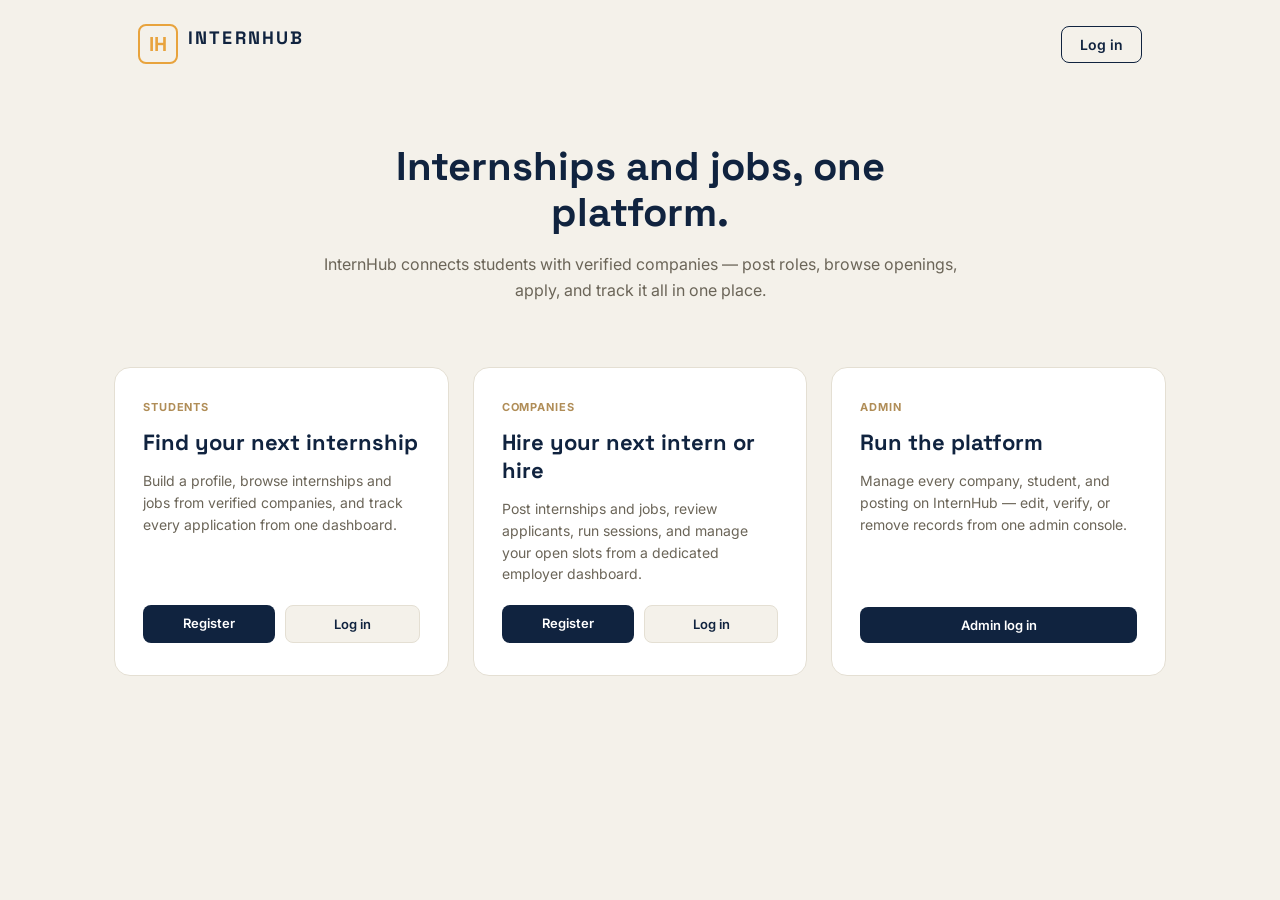
==== internhubProject/index.html @ 7427dff0 "Add files via upload" ====
<!DOCTYPE html>
<html lang="en">
<head>
  <meta charset="UTF-8">
  <title>InternHub — Internships &amp; jobs, one platform</title>
  <meta name="viewport" content="width=device-width, initial-scale=1.0">
  <link rel="preconnect" href="https://fonts.googleapis.com">
  <link href="https://fonts.googleapis.com/css2?family=Inter:wght@400;500;600&family=Space+Grotesk:wght@500;600;700&display=swap" rel="stylesheet">
  <link rel="stylesheet" href="style.css">
  <style>
    body.home { display:block; min-height:100vh; background:#F4F1EA; }
    .home-nav {
      display:flex; align-items:center; justify-content:space-between;
      padding:24px 48px; max-width:1100px; margin:0 auto;
    }
    .home-nav .logo-mark { width:40px; height:40px; }
    .home-nav .brand-name { font-family:'Space Grotesk', sans-serif; font-weight:700; font-size:18px; color:#10233F; }
    .home-nav a.nav-login {
      font-size:14px; font-weight:600; color:#10233F; text-decoration:none;
      padding:9px 18px; border:1px solid #10233F; border-radius:8px;
    }
    .home-hero { text-align:center; padding:56px 24px 24px; max-width:720px; margin:0 auto; }
    .home-hero h1 {
      font-family:'Space Grotesk', sans-serif; font-size:40px; line-height:1.15;
      color:#10233F; margin:0 0 16px;
    }
    .home-hero p { color:#6B6558; font-size:16px; line-height:1.6; }
    .home-cards {
      display:grid; grid-template-columns:repeat(3, 1fr); gap:24px;
      max-width:1100px; margin:40px auto 80px; padding:0 24px;
    }
    @media (max-width: 860px) { .home-cards { grid-template-columns:1fr; } }
    .home-card {
      background:#fff; border:1px solid #E4DFD3; border-radius:16px;
      padding:32px 28px; display:flex; flex-direction:column; gap:14px;
    }
    .home-card .tag {
      font-size:11px; font-weight:700; letter-spacing:.08em; text-transform:uppercase;
      color:#B08D57;
    }
    .home-card h2 { font-family:'Space Grotesk', sans-serif; font-size:22px; color:#10233F; margin:0; }
    .home-card p { color:#6B6558; font-size:14px; line-height:1.55; flex-grow:1; }
    .home-card .actions { display:flex; gap:10px; margin-top:6px; }
    .home-card .actions a {
      flex:1; text-align:center; padding:10px 12px; border-radius:8px;
      font-size:13px; font-weight:600; text-decoration:none;
    }
    .home-card .actions a.primary { background:#10233F; color:#fff; }
    .home-card .actions a.secondary { background:#F4F1EA; color:#10233F; border:1px solid #E4DFD3; }
  </style>
</head>
<body class="home">

  <div class="home-nav">
    <div style="display:flex;align-items:center;gap:10px;">
      <div class="logo-mark">IH</div>
      <div class="brand-name">InternHub</div>
    </div>
    <a class="nav-login" href="login.php">Log in</a>
  </div>

  <div class="home-hero">
    <h1>Internships and jobs, one platform.</h1>
    <p>InternHub connects students with verified companies — post roles, browse openings, apply, and track it all in one place.</p>
  </div>

  <div class="home-cards">
    <div class="home-card">
      <div class="tag">Students</div>
      <h2>Find your next internship</h2>
      <p>Build a profile, browse internships and jobs from verified companies, and track every application from one dashboard.</p>
      <div class="actions">
        <a class="primary" href="student-register.php">Register</a>
        <a class="secondary" href="login.php?role=student">Log in</a>
      </div>
    </div>

    <div class="home-card">
      <div class="tag">Companies</div>
      <h2>Hire your next intern or hire</h2>
      <p>Post internships and jobs, review applicants, run sessions, and manage your open slots from a dedicated employer dashboard.</p>
      <div class="actions">
        <a class="primary" href="company-register.html">Register</a>
        <a class="secondary" href="login.php?role=company">Log in</a>
      </div>
    </div>

    <div class="home-card">
      <div class="tag">Admin</div>
      <h2>Run the platform</h2>
      <p>Manage every company, student, and posting on InternHub — edit, verify, or remove records from one admin console.</p>
      <div class="actions">
        <a class="primary" href="login.php?role=admin" style="flex:none;width:100%;">Admin log in</a>
      </div>
    </div>
  </div>

</body>
</html>
---- internhubProject/style.css ----
:root {
  --navy:#10233F;
  --navy-deep:#0A1730;
  --paper:#F6F4EF;
  --amber:#E8A33D;
  --amber-dim:#C9862A;
  --line:#D8D2C4;
  --ink:#1A1A1A;
  --muted:#6B6558;
  --card:#FFFFFF;
  --success:#1E7B4D;
  --success-bg:#E7F5EC;
  --error:#B3261E;
  --error-bg:#FBEAEA;
}

* { box-sizing:border-box; margin:0; padding:0; }

body {
  font-family:'Inter',sans-serif;
  background:var(--paper);
  color:var(--ink);
  min-height:100vh;
  display:flex;
}

.brand-panel {
  flex:0 0 38%;
  background:var(--navy);
  color:var(--paper);
  position:relative;
  padding:56px 48px;
  display:flex;
  flex-direction:column;
  justify-content:space-between;
  overflow:hidden;
}
.brand-panel::before {
  content:"";
  position:absolute;
  inset:0;
  background-image:repeating-linear-gradient(180deg, rgba(246,244,239,0.05) 0px, rgba(246,244,239,0.05) 1px, transparent 1px, transparent 40px);
  pointer-events:none;
}
.brand-top { position:relative; z-index:1; }
.brand-row {
  display:flex;
  align-items:flex-start;
  justify-content:space-between;
  margin-bottom:28px;
}
.logo-mark {
  width:52px; height:52px;
  border:2px solid var(--amber);
  border-radius:8px;
  display:flex; align-items:center; justify-content:center;
  font-family:'Space Grotesk',sans-serif;
  font-weight:700; font-size:20px;
  color:var(--amber);
  flex-shrink:0;
}
.registry-stamp {
  width:78px; height:78px;
  border:1.5px solid rgba(232,163,61,0.55);
  border-radius:50%;
  display:flex; align-items:center; justify-content:center;
  text-align:center;
  transform:rotate(-11deg);
  flex-shrink:0;
}
.registry-stamp span {
  font-family:'Space Grotesk',sans-serif;
  font-size:10.5px;
  font-weight:600;
  letter-spacing:0.06em;
  text-transform:uppercase;
  color:rgba(232,163,61,0.85);
  line-height:1.4;
}
.brand-name {
  font-family:'Space Grotesk',sans-serif;
  font-size:14px;
  letter-spacing:0.12em;
  text-transform:uppercase;
  color:var(--amber);
  margin-bottom:14px;
}
.brand-headline {
  font-family:'Space Grotesk',sans-serif;
  font-size:34px;
  font-weight:600;
  line-height:1.2;
  max-width:380px;
  margin-bottom:18px;
}
.brand-sub {
  font-size:15px;
  color:rgba(246,244,239,0.72);
  max-width:340px;
  line-height:1.6;
}
.ledger-list {
  list-style:none;
  display:flex;
  flex-direction:column;
  gap:16px;
  margin-top:36px;
  position:relative;
  z-index:1;
}
.ledger-list li {
  display:flex;
  gap:14px;
  align-items:flex-start;
  font-size:13.5px;
  line-height:1.5;
  color:rgba(246,244,239,0.85);
}
.ledger-num {
  font-family:'Space Grotesk',sans-serif;
  color:var(--amber);
  font-weight:600;
  font-size:13.5px;
  flex-shrink:0;
  width:22px;
}
.brand-foot {
  position:relative;
  z-index:1;
  font-size:13px;
  color:rgba(246,244,239,0.6);
  border-top:1px solid rgba(246,244,239,0.15);
  padding-top:20px;
}
.brand-foot a {
  color:var(--amber);
  font-weight:600;
  text-decoration:none;
  border-bottom:1px solid rgba(232,163,61,0.5);
}

.form-panel {
  flex:1;
  display:flex;
  align-items:flex-start;
  justify-content:center;
  padding:56px 40px;
  overflow-y:auto;
}
.form-wrap { width:100%; max-width:560px; }
.form-eyebrow {
  font-family:'Space Grotesk',sans-serif;
  font-size:13px;
  letter-spacing:0.1em;
  text-transform:uppercase;
  color:var(--amber-dim);
  margin-bottom:8px;
}
.form-title {
  font-family:'Space Grotesk',sans-serif;
  font-size:28px;
  font-weight:600;
  margin-bottom:8px;
}
.form-desc {
  font-size:14.5px;
  color:var(--muted);
  margin-bottom:28px;
}

.section { margin-bottom:8px; }
.section-head {
  display:flex;
  align-items:baseline;
  gap:10px;
  margin:32px 0 16px;
  padding-top:20px;
  border-top:1px solid var(--line);
}
.section:first-of-type .section-head { border-top:none; padding-top:0; margin-top:8px; }
.section-num {
  font-family:'Space Grotesk',sans-serif;
  font-size:13px;
  font-weight:600;
  color:var(--amber-dim);
  letter-spacing:0.04em;
}
.section-head h3 {
  font-family:'Space Grotesk',sans-serif;
  font-size:16px;
  font-weight:600;
  color:var(--navy);
}

.form-status {
  padding:12px 16px;
  border-radius:8px;
  font-size:14px;
  margin-bottom:20px;
}
.form-status.success { background:var(--success-bg); color:var(--success); border:1px solid var(--success); }
.form-status.error { background:var(--error-bg); color:var(--error); border:1px solid var(--error); }

.logo-upload {
  display:flex;
  align-items:center;
  gap:16px;
  margin-bottom:8px;
  padding:16px;
  background:var(--card);
  border:1px solid var(--line);
  border-radius:10px;
}
.logo-box {
  width:56px; height:56px;
  border:1.5px dashed #B8B0A0;
  border-radius:8px;
  display:flex; align-items:center; justify-content:center;
  font-family:'Space Grotesk',sans-serif;
  font-size:12.5px;
  font-weight:600;
  color:var(--muted);
  flex-shrink:0;
  cursor:pointer;
  background:var(--paper);
  overflow:hidden;
}
.logo-box img { width:100%; height:100%; object-fit:cover; }
.logo-upload-text .t1 { font-size:14px; font-weight:600; margin-bottom:3px; color:var(--ink); }
.logo-upload-text .t2 { font-size:12.5px; color:var(--muted); }

.field-row { display:flex; gap:16px; }
.field { margin-bottom:18px; flex:1; }
label {
  display:block;
  font-size:13px;
  font-weight:600;
  margin-bottom:7px;
  color:var(--navy);
}
input, textarea, select {
  width:100%;
  padding:12px 14px;
  font-family:'Inter',sans-serif;
  font-size:14.5px;
  border:1px solid var(--line);
  border-radius:8px;
  background:var(--card);
  color:var(--ink);
  outline:none;
  transition:border-color .15s ease, box-shadow .15s ease;
}
input:focus, textarea:focus, select:focus {
  border-color:var(--amber-dim);
  box-shadow:0 0 0 3px rgba(232,163,61,0.18);
}
textarea { resize:vertical; min-height:88px; }
.hint { font-size:12px; color:var(--muted); margin-top:8px; }

.pass-error {
  font-size:13px;
  color:var(--error);
  margin:-10px 0 16px;
}

.otp-row {
  display:flex;
  gap:10px;
  align-items:stretch;
}
.otp-row input { flex:1; }
.otp-btn {
  flex-shrink:0;
  padding:0 18px;
  background:var(--amber);
  color:var(--navy-deep);
  border:none;
  border-radius:8px;
  font-weight:600;
  font-size:13.5px;
  cursor:pointer;
  white-space:nowrap;
}
.otp-btn:hover { background:var(--amber-dim); }
.otp-btn:disabled { opacity:0.6; cursor:not-allowed; }

.terms-row {
  display:flex;
  align-items:center;
  gap:10px;
  margin:6px 0 24px;
}
.terms-row input[type="checkbox"] { width:auto; margin:0; }
.terms-row label.terms-label { margin:0; font-weight:400; color:var(--muted); }

.submit-btn {
  width:100%;
  padding:15px;
  margin-top:6px;
  background:var(--navy);
  color:var(--paper);
  border:none;
  border-radius:8px;
  font-family:'Space Grotesk',sans-serif;
  font-size:15px;
  font-weight:600;
  letter-spacing:0.02em;
  cursor:pointer;
  transition:background .15s ease;
}
.submit-btn:hover { background:var(--navy-deep); }
.submit-btn:disabled { opacity:0.7; cursor:not-allowed; }

@media (max-width:900px) {
  body { flex-direction:column; }
  .brand-panel { flex:none; padding:36px 28px; }
  .brand-headline { font-size:27px; }
  .ledger-list { margin-top:24px; }
  .form-panel { padding:36px 24px; }
}
@media (max-width:520px) {
  .field-row { flex-direction:column; gap:0; }
  .brand-row { flex-direction:column; gap:16px; }
}
.login-forgot{
  display:block; text-align:right; font-size:12.5px;
  margin-top:-8px; margin-bottom:16px; color:#6B6558;
}
.login-forgot a{ color:#10233F; text-decoration:none; border-bottom:1px solid #d8d2c4; }
.login-forgot a:hover{ border-color:#10233F; }
.captcha-box{
    display:flex;
    align-items:center;
    gap:15px;
    margin:10px 0;
}

#captchaImage{
    width:180px;
    height:55px;
    border:1px solid #ccc;
    border-radius:6px;
}

#refreshCaptcha{
    padding:10px 16px;
    background:#f5a623;
    color:#fff;
    border:none;
    border-radius:6px;
    cursor:pointer;
}

#refreshCaptcha:hover{
    background:#e59400;
}
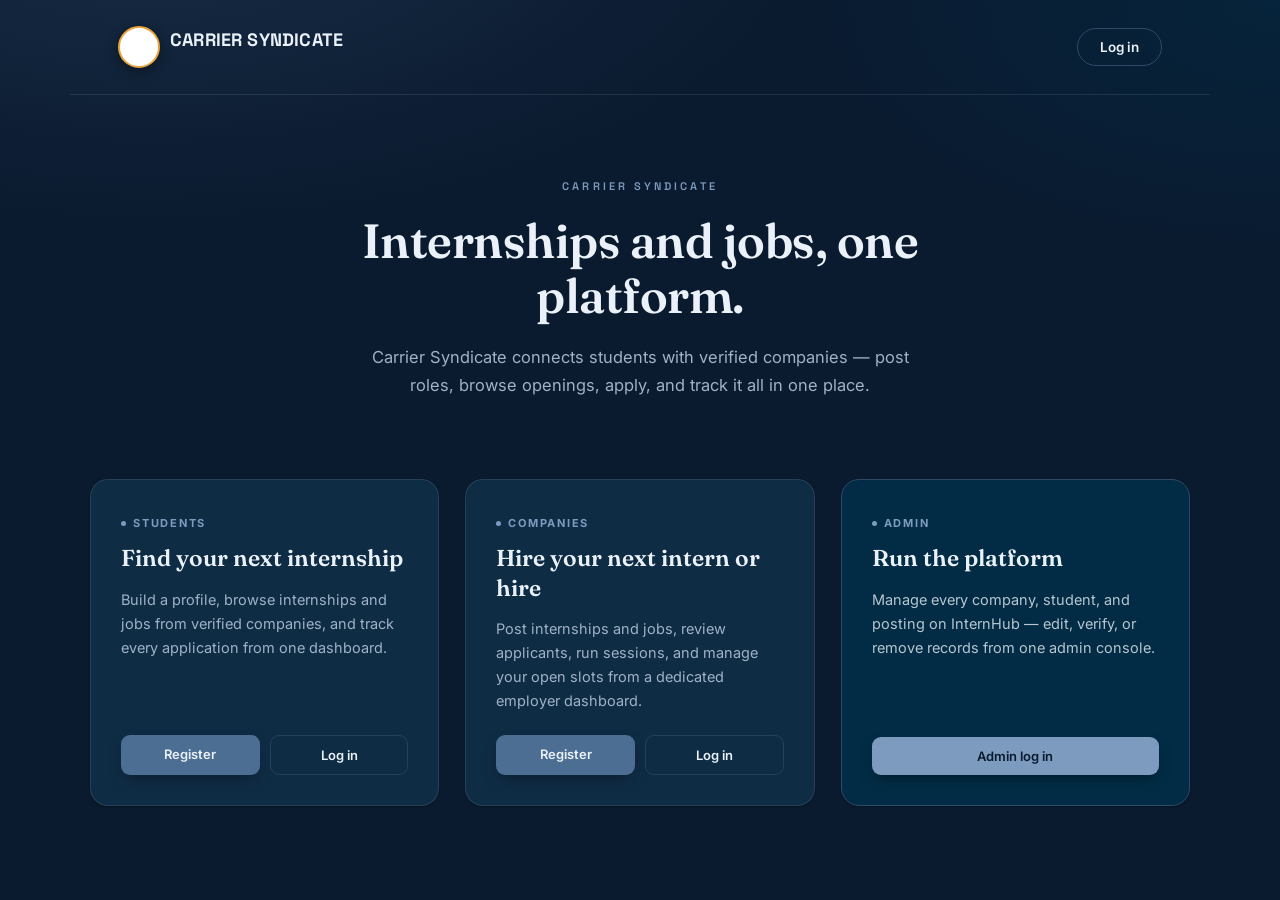
==== commit 14bfff3e: "Revise branding and enhance layout styles Updated branding from 'InternHub' to 'Carrier Syndicate' a" ====
--- a/internhubProject/index.html
+++ b/internhubProject/index.html
@@ -8,60 +8,262 @@
   <link href="https://fonts.googleapis.com/css2?family=Inter:wght@400;500;600&family=Space+Grotesk:wght@500;600;700&display=swap" rel="stylesheet">
   <link rel="stylesheet" href="style.css">
   <style>
-    body.home { display:block; min-height:100vh; background:#F4F1EA; }
+    @import url('https://fonts.googleapis.com/css2?family=Fraunces:opsz,wght@9..144,500;9..144,600;9..144,700&display=swap');
+
+    :root {
+      --bg: #0A1A2F;
+      --surface: #0F2C45;
+      --surface-alt: #022C45;
+      --accent: #2F4A67;
+      --accent-bright: #4C6E93;
+      --accent-light: #7C9BBE;
+      --text: #EAF1F8;
+      --muted: #9FB2C7;
+      --line: rgba(234,241,248,0.10);
+    }
+
+    * { box-sizing: border-box; }
+
+    body.home {
+      display: block;
+      min-height: 100vh;
+      width: 100%;
+      overflow-x: hidden;
+      background:
+        radial-gradient(1100px 520px at 12% -10%, rgba(76,110,147,0.22), transparent 60%),
+        radial-gradient(900px 480px at 100% 0%, rgba(2,44,69,0.55), transparent 55%),
+        var(--bg);
+      position: relative;
+    }
+
+    /* ---------- NAV ---------- */
     .home-nav {
-      display:flex; align-items:center; justify-content:space-between;
-      padding:24px 48px; max-width:1100px; margin:0 auto;
-    }
-    .home-nav .logo-mark { width:40px; height:40px; }
-    .home-nav .brand-name { font-family:'Space Grotesk', sans-serif; font-weight:700; font-size:18px; color:#10233F; }
+      display: flex; align-items: center; justify-content: space-between;
+      flex-wrap: wrap;
+      gap: 14px;
+      padding: clamp(16px, 3.5vw, 26px) clamp(20px, 6vw, 48px);
+      max-width: 1140px; margin: 0 auto;
+      border-bottom: 1px solid var(--line);
+    }
+    .home-nav .logo-mark {
+      width: 42px; height: 42px;
+      flex-shrink: 0;
+      border-radius: 50%;
+      /* hide the "IH" text that's in the HTML */
+      font-size: 0;
+      color: transparent;
+      text-indent: -9999px;
+      overflow: hidden;
+      background-color: #FFFFFF;
+      background-image: url('logo_internship.jpeg');
+      background-repeat: no-repeat;
+      /* crops the square jpeg down to just the circular briefcase badge */
+      background-size: 150% auto;
+      background-position: 45% 5%;
+      box-shadow: 0 3px 12px rgba(0,0,0,0.4);
+    }
+    .home-nav .brand-name {
+      /* hides the "InternHub" text node in the HTML */
+      font-size: 0;
+      color: transparent;
+      line-height: 1;
+      white-space: nowrap;
+    }
+    .home-nav .brand-name::after {
+      content: "Carrier Syndicate";
+      display: block;
+      font-family: 'Space Grotesk', sans-serif;
+      font-weight: 700;
+      font-size: 18px;
+      letter-spacing: .01em;
+      color: var(--text);
+    }
     .home-nav a.nav-login {
-      font-size:14px; font-weight:600; color:#10233F; text-decoration:none;
-      padding:9px 18px; border:1px solid #10233F; border-radius:8px;
-    }
-    .home-hero { text-align:center; padding:56px 24px 24px; max-width:720px; margin:0 auto; }
+      font-size: 13.5px; font-weight: 600; color: var(--text);
+      text-decoration: none;
+      padding: 10px 22px;
+      border: 1px solid var(--accent);
+      border-radius: 999px;
+      transition: background .2s ease, border-color .2s ease, box-shadow .2s ease;
+      white-space: nowrap;
+    }
+    .home-nav a.nav-login:hover {
+      background: var(--accent);
+      border-color: var(--accent-bright);
+      box-shadow: 0 4px 14px rgba(0,0,0,0.3);
+    }
+
+    /* ---------- HERO ---------- */
+    .home-hero {
+      text-align: center;
+      padding: clamp(48px, 9vw, 84px) 20px 24px;
+      max-width: 740px;
+      margin: 0 auto;
+      position: relative;
+    }
+    .home-hero::before {
+      content: "Carrier Syndicate";
+      display: block;
+      font-family: 'Space Grotesk', sans-serif;
+      font-size: 11px;
+      font-weight: 600;
+      letter-spacing: .28em;
+      text-transform: uppercase;
+      color: var(--accent-light);
+      margin-bottom: 20px;
+    }
     .home-hero h1 {
-      font-family:'Space Grotesk', sans-serif; font-size:40px; line-height:1.15;
-      color:#10233F; margin:0 0 16px;
-    }
-    .home-hero p { color:#6B6558; font-size:16px; line-height:1.6; }
+      font-family: 'Fraunces', serif;
+      font-weight: 600;
+      font-optical-sizing: auto;
+      font-size: clamp(30px, 6vw, 48px);
+      line-height: 1.15;
+      letter-spacing: -0.01em;
+      color: var(--text);
+      margin: 0 0 20px;
+    }
+    .home-hero p {
+      color: var(--muted);
+      font-size: clamp(14.5px, 2.4vw, 16.5px);
+      line-height: 1.7;
+      max-width: 560px;
+      margin: 0 auto;
+    }
+
+    /* ---------- CARDS ---------- */
     .home-cards {
-      display:grid; grid-template-columns:repeat(3, 1fr); gap:24px;
-      max-width:1100px; margin:40px auto 80px; padding:0 24px;
-    }
-    @media (max-width: 860px) { .home-cards { grid-template-columns:1fr; } }
+      display: grid; grid-template-columns: repeat(3, 1fr);
+      gap: clamp(16px, 3vw, 26px);
+      max-width: 1140px;
+      margin: clamp(36px, 7vw, 56px) auto clamp(56px, 10vw, 90px);
+      padding: 0 20px;
+    }
+    @media (max-width: 860px) { .home-cards { grid-template-columns: 1fr; max-width: 520px; } }
+
     .home-card {
-      background:#fff; border:1px solid #E4DFD3; border-radius:16px;
-      padding:32px 28px; display:flex; flex-direction:column; gap:14px;
-    }
+      background: var(--surface);
+      border: 1px solid var(--line);
+      border-radius: 18px;
+      padding: clamp(26px, 4vw, 36px) clamp(22px, 4vw, 30px) 30px;
+      display: flex; flex-direction: column; gap: 14px;
+      position: relative;
+      overflow: hidden;
+      box-shadow: 0 1px 2px rgba(0,0,0,0.25);
+      transition: transform .28s ease, box-shadow .28s ease, border-color .28s ease;
+    }
+    .home-card::before {
+      content: "";
+      position: absolute; top: 0; left: 0; right: 0; height: 3px;
+      background: linear-gradient(90deg, var(--accent) 0%, var(--accent-light) 100%);
+      transform: scaleX(0);
+      transform-origin: left;
+      transition: transform .32s ease;
+    }
+    .home-card:hover {
+      transform: translateY(-5px);
+      box-shadow: 0 24px 40px -18px rgba(0,0,0,0.55);
+      border-color: var(--accent);
+    }
+    .home-card:hover::before { transform: scaleX(1); }
+
     .home-card .tag {
-      font-size:11px; font-weight:700; letter-spacing:.08em; text-transform:uppercase;
-      color:#B08D57;
-    }
-    .home-card h2 { font-family:'Space Grotesk', sans-serif; font-size:22px; color:#10233F; margin:0; }
-    .home-card p { color:#6B6558; font-size:14px; line-height:1.55; flex-grow:1; }
-    .home-card .actions { display:flex; gap:10px; margin-top:6px; }
+      font-size: 11px; font-weight: 700; letter-spacing: .16em; text-transform: uppercase;
+      color: var(--accent-light);
+      display: flex; align-items: center; gap: 7px;
+    }
+    .home-card .tag::before {
+      content: "";
+      width: 5px; height: 5px; border-radius: 50%;
+      background: var(--accent-light);
+      flex-shrink: 0;
+    }
+    .home-card h2 {
+      font-family: 'Fraunces', serif;
+      font-weight: 600;
+      font-size: 23px;
+      line-height: 1.28;
+      color: var(--text);
+      margin: 0;
+    }
+    .home-card p {
+      color: var(--muted);
+      font-size: 14.5px;
+      line-height: 1.65;
+      flex-grow: 1;
+    }
+    .home-card .actions { display: flex; flex-wrap: wrap; gap: 10px; margin-top: 8px; }
     .home-card .actions a {
-      flex:1; text-align:center; padding:10px 12px; border-radius:8px;
-      font-size:13px; font-weight:600; text-decoration:none;
-    }
-    .home-card .actions a.primary { background:#10233F; color:#fff; }
-    .home-card .actions a.secondary { background:#F4F1EA; color:#10233F; border:1px solid #E4DFD3; }
+      flex: 1 1 120px; text-align: center; padding: 11px 12px;
+      border-radius: 9px;
+      font-size: 13px; font-weight: 600;
+      text-decoration: none;
+      transition: transform .18s ease, box-shadow .18s ease, background .18s ease, opacity .18s ease;
+    }
+    .home-card .actions a.primary {
+      background: var(--accent-bright);
+      color: var(--text);
+      box-shadow: 0 6px 16px -6px rgba(0,0,0,0.5);
+    }
+    .home-card .actions a.primary:hover {
+      background: var(--accent-light);
+      color: var(--bg);
+      transform: translateY(-1px);
+      box-shadow: 0 10px 20px -6px rgba(0,0,0,0.55);
+    }
+    .home-card .actions a.secondary {
+      background: transparent;
+      color: var(--text);
+      border: 1px solid var(--line);
+    }
+    .home-card .actions a.secondary:hover {
+      background: var(--surface-alt);
+      border-color: var(--accent-bright);
+    }
+
+    /* Admin card gets a quiet distinction as the third, single-CTA option */
+    .home-cards .home-card:last-child {
+      background: var(--surface-alt);
+      border-color: var(--accent);
+    }
+    .home-cards .home-card:last-child .tag { color: var(--accent-light); }
+    .home-cards .home-card:last-child .tag::before { background: var(--accent-light); }
+    .home-cards .home-card:last-child h2,
+    .home-cards .home-card:last-child p { color: var(--text); }
+    .home-cards .home-card:last-child p { opacity: .78; }
+    .home-cards .home-card:last-child .actions a.primary {
+      background: var(--accent-light);
+      color: var(--bg);
+      box-shadow: 0 6px 16px -6px rgba(0,0,0,0.5);
+    }
+    .home-cards .home-card:last-child .actions a.primary:hover {
+      background: #97B4D3;
+    }
+
+    /* ---------- SMALL SCREENS ---------- */
+    @media (max-width: 480px) {
+      .home-nav { padding: 16px 20px; }
+      .home-nav .logo-mark { width: 36px; height: 36px; }
+      .home-nav .brand-name::after { font-size: 16px; }
+      .home-nav a.nav-login { padding: 9px 16px; font-size: 13px; }
+      .home-card { padding: 24px 20px 26px; }
+      .home-card .actions { flex-direction: column; }
+      .home-card .actions a { flex: 1 1 auto; }
+    }
   </style>
 </head>
 <body class="home">
 
   <div class="home-nav">
     <div style="display:flex;align-items:center;gap:10px;">
-      <div class="logo-mark">IH</div>
-      <div class="brand-name">InternHub</div>
+      <div class="logo-mark">CS</div>
+      <div class="brand-name">Carrier Syndicate</div>
     </div>
     <a class="nav-login" href="login.php">Log in</a>
   </div>
 
   <div class="home-hero">
     <h1>Internships and jobs, one platform.</h1>
-    <p>InternHub connects students with verified companies — post roles, browse openings, apply, and track it all in one place.</p>
+    <p>Carrier Syndicate connects students with verified companies — post roles, browse openings, apply, and track it all in one place.</p>
   </div>
 
   <div class="home-cards">
